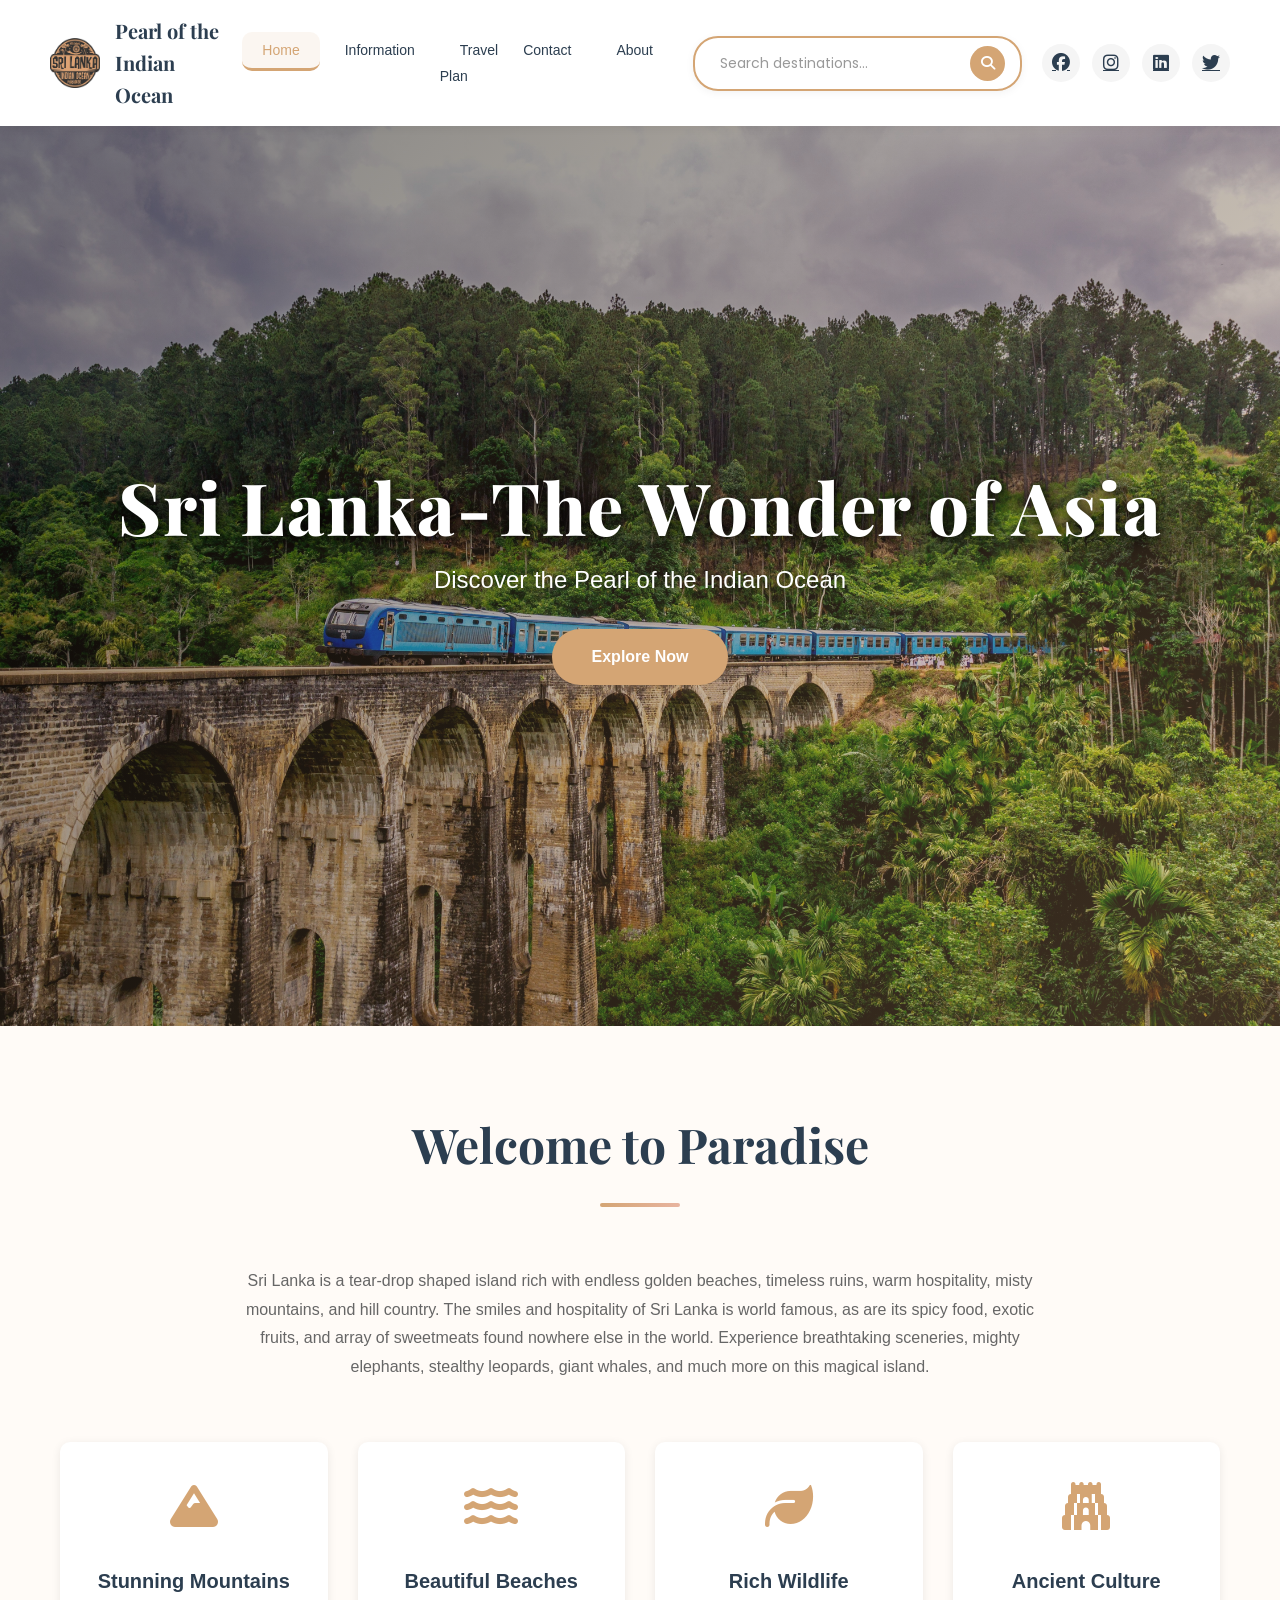
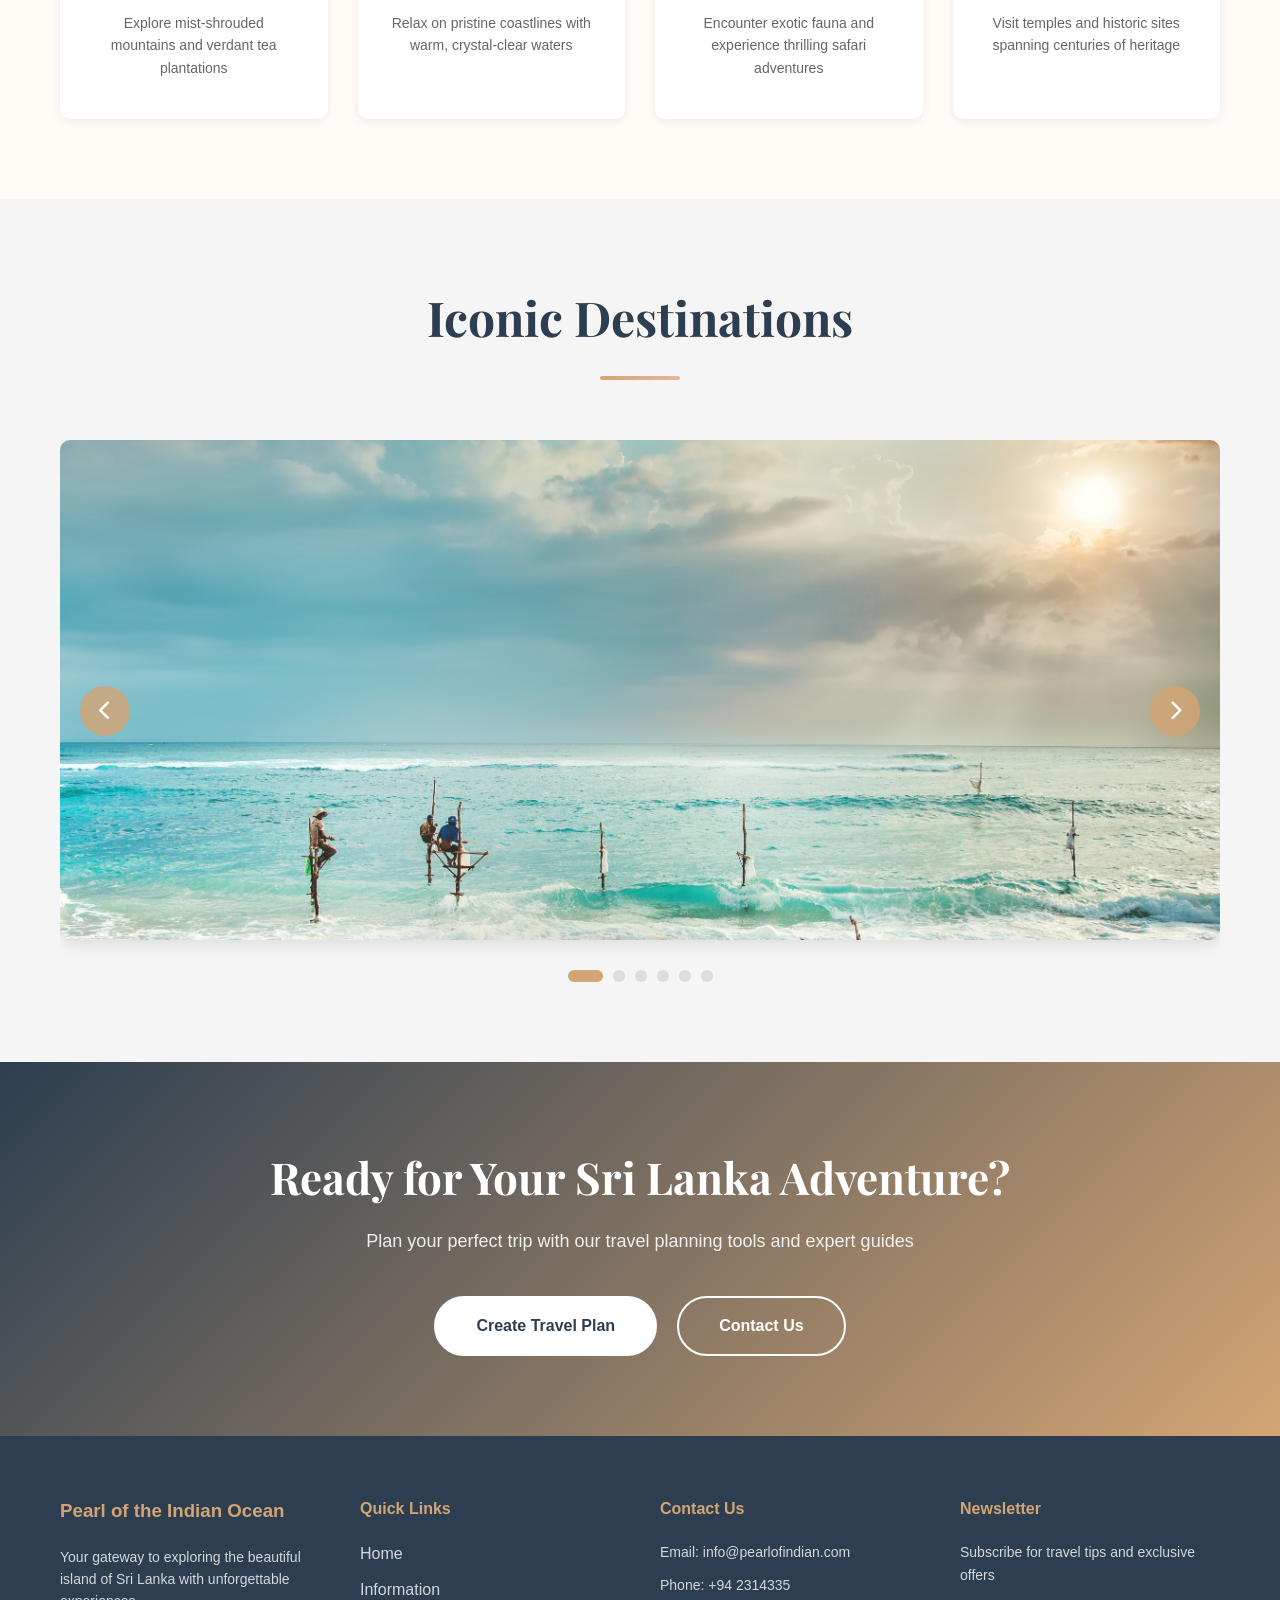
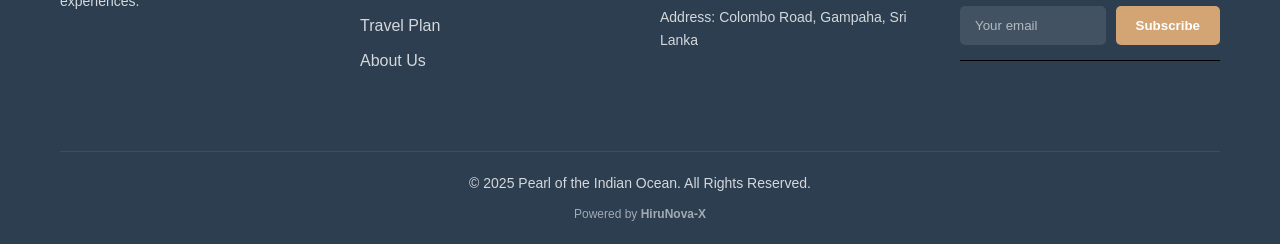
==== index.html @ 3801f942 "html file rename" ====
<!-- =====================================================
    PEARL OF THE INDIAN OCEAN - TOURISM WEBSITE
    Modern & Elegant Sri Lanka Tourism Portal
    ===================================================== -->
<!DOCTYPE html>
<html lang="en">
<head>
    <!-- SEO & Meta Information -->
    <meta charset="UTF-8">
    <meta http-equiv="X-UA-Compatible" content="IE=edge">
    <meta name="viewport" content="width=device-width, initial-scale=1.0">
    <meta name="description" content="Discover the paradise of Sri Lanka. Experience breathtaking beaches, ancient temples, and world-class tourism experiences.">
    <meta name="keywords" content="travel sri lanka, tourism, holidays, tours, sri lanka tourism, beach vacation, adventure">
    
    <!-- Stylesheets & Fonts -->
    <link href="https://fonts.googleapis.com/css2?family=Poppins:wght@300;400;500;600;700&family=Playfair+Display:wght@600;700&display=swap" rel="stylesheet">
    <link rel="stylesheet" href="https://cdnjs.cloudflare.com/ajax/libs/font-awesome/6.4.0/css/all.min.css">
    
    <!-- Page Title -->
    <title>Pearl of the Indian Ocean - Sri Lanka Tourism</title>
    
    <!-- CSS Files -->
    <link rel="stylesheet" href="styles.css" type="text/css">
    <link rel="stylesheet" href="footer.css">

    <!-- Global Styles -->
    <style>
        * {
            margin: 0;
            padding: 0;
            box-sizing: border-box;
        }
        /* Global body styling */
        body {
            font-family: 'Poppins', sans-serif;
            line-height: 1.6;
            color: #333;
            overflow-x: hidden;
        }
        /* Global text styling */
        html {
            scroll-behavior: smooth;
        }
    </style>
</head>
<body>
    <!-- ============================================
         HEADER & NAVIGATION SECTION
         ============================================ -->
    <header class="header">
        <!-- Brand Logo Section -->
        <div class="header-logo">
            <img src="./logo.png" alt="Pearl of the Indian Ocean Logo" class="logo-img">
            <h2 class="brand-name">Pearl of the Indian Ocean</h2>
        </div>
        <!-- Navigation Menu -->
        <nav class="navbar">
            <ul class="nav-menu">
                <li><a href="#home" class="nav-link active">Home</a></li>
                <li><a href="./information/Information.html" class="nav-link">Information</a></li>
                <li><a href="./ToDoList/ToDo List.html" class="nav-link">Travel Plan</a></li>
                <li><a href="./Contact Us/contactus.html" class="nav-link">Contact</a></li>
                <li><a href="./About/About Us.html" class="nav-link">About</a></li>
            </ul>
            <!-- Hamburger Menu Toggle for Mobile -->
            <div class="hamburger">
                <span></span>
                <span></span>
                <span></span>
            </div>
        </nav>
        <!-- Search Bar -->
        <div class="search-container">
            <input type="text" class="search-input" placeholder="Search destinations..." id="searchInput">
            <button class="search-btn"><i class="fas fa-search"></i></button>
        </div>
        <!-- Social Media Links -->
        <div class="header-social">
            <a href="https://www.facebook.com/" target="_blank" title="Facebook"><i class="fab fa-facebook"></i></a>
            <a href="https://www.instagram.com/" target="_blank" title="Instagram"><i class="fab fa-instagram"></i></a>
            <a href="https://www.linkedin.com/" target="_blank" title="LinkedIn"><i class="fab fa-linkedin"></i></a>
            <a href="https://twitter.com/" target="_blank" title="Twitter"><i class="fab fa-twitter"></i></a>
        </div>
    </header>

    <!-- ============================================
         HERO SECTION WITH BACKGROUND SLIDER
         ============================================ -->
    <section class="hero" id="home">
        <!-- Dynamic Background Image Slider -->
        <div class="hero-slider">
            <div class="hero-slide" style="background-image: url('./train.jpg')"></div>
            <div class="hero-slide" style="background-image: url('./img2.jpg')"></div>
            <div class="hero-slide" style="background-image: url('./img3.jpg')"></div>
            <div class="hero-slide" style="background-image: url('./img4.jpg')"></div>
            <div class="hero-slide" style="background-image: url('./img5.jpg')"></div>
            <div class="hero-slide" style="background-image: url('./img6.jpg')"></div>
        </div>
        <!-- Dark Overlay for Better Text Readability -->
        <div class="hero-overlay"></div>
        <!-- Hero Content -->
        <div class="hero-content">
            <h1 class="hero-title">Sri Lanka-The Wonder of Asia</h1>
            <p class="hero-subtitle">Discover the Pearl of the Indian Ocean</p>
            <a href="#about" class="cta-button">Explore Now</a>
        </div>
    </section>

    <!-- ============================================
         ABOUT SECTION - QUICK OVERVIEW
         ============================================ -->
    <section class="about-section" id="about">
        <div class="container">
            <div class="section-header">
                <h2 class="section-title">Welcome to Paradise</h2>
                <div class="divider"></div>
            </div>
            <p class="about-text">
                Sri Lanka is a tear-drop shaped island rich with endless golden beaches, timeless ruins, warm hospitality, 
                misty mountains, and hill country. The smiles and hospitality of Sri Lanka is world famous, as are its spicy 
                food, exotic fruits, and array of sweetmeats found nowhere else in the world. Experience breathtaking sceneries, 
                mighty elephants, stealthy leopards, giant whales, and much more on this magical island.
            </p>
            <!-- Feature Highlights -->
            <div class="features-grid">
                <div class="feature-card">
                    <i class="fas fa-mountain"></i>
                    <h3>Stunning Mountains</h3>
                    <p>Explore mist-shrouded mountains and verdant tea plantations</p>
                </div>
                <div class="feature-card">
                    <i class="fas fa-water"></i>
                    <h3>Beautiful Beaches</h3>
                    <p>Relax on pristine coastlines with warm, crystal-clear waters</p>
                </div>
                <div class="feature-card">
                    <i class="fas fa-leaf"></i>
                    <h3>Rich Wildlife</h3>
                    <p>Encounter exotic fauna and experience thrilling safari adventures</p>
                </div>
                <div class="feature-card">
                    <i class="fas fa-gopuram"></i>
                    <h3>Ancient Culture</h3>
                    <p>Visit temples and historic sites spanning centuries of heritage</p>
                </div>
            </div>
        </div>
    </section>

    <!-- ============================================
         IMAGE GALLERY / SLIDER SECTION
         ============================================ -->
    <section class="gallery-section" id="gallery">
        <div class="container">
            <div class="section-header">
                <h2 class="section-title">Iconic Destinations</h2>
                <div class="divider"></div>
            </div>
            <div class="image-slider">
                <div class="slider-container">
                    <div class="slides-wrapper">
                        <!-- Gallery Images -->
                        <div class="slide-item"><img src="./img2.jpg" alt="Sri Lanka Beach"></div>
                        <div class="slide-item"><img src="./img3.jpg" alt="Mountain View"></div>
                        <div class="slide-item"><img src="./img4.jpg" alt="Temple"></div>
                        <div class="slide-item"><img src="./img5.jpg" alt="Waterfall"></div>
                        <div class="slide-item"><img src="./img6.jpg" alt="Wildlife"></div>
                        <div class="slide-item"><img src="./img7.jpg" alt="Village"></div>
                    </div>
                </div>
                <!-- Navigation Buttons -->
                <button class="slider-btn prev" onclick="prevSlide()"><i class="fas fa-chevron-left"></i></button>
                <button class="slider-btn next" onclick="nextSlide()"><i class="fas fa-chevron-right"></i></button>
                <!-- Slider Indicators -->
                <div class="slider-indicators">
                    <span class="indicator active" onclick="goToSlide(0)"></span>
                    <span class="indicator" onclick="goToSlide(1)"></span>
                    <span class="indicator" onclick="goToSlide(2)"></span>
                    <span class="indicator" onclick="goToSlide(3)"></span>
                    <span class="indicator" onclick="goToSlide(4)"></span>
                    <span class="indicator" onclick="goToSlide(5)"></span>
                </div>
            </div>
        </div>
    </section>

    <!-- ============================================
         CALL TO ACTION SECTION
         ============================================ -->
    <section class="cta-section">
        <div class="container cta-content">
            <h2>Ready for Your Sri Lanka Adventure?</h2>
            <p>Plan your perfect trip with our travel planning tools and expert guides</p>
            <div class="cta-buttons">
                <a href="./ToDoList/ToDo List.html" class="btn btn-primary">Create Travel Plan</a>
                <a href="./Contact Us/contactus.html" class="btn btn-secondary">Contact Us</a>
            </div>
        </div>
    </section>

    <!-- ============================================
         FOOTER SECTION
         ============================================ -->
    <footer class="footer">
        <div class="container">
            <div class="footer-content">
                <!-- Footer Column 1: Brand Info -->
                <div class="footer-column">
                    <h3>Pearl of the Indian Ocean</h3>
                    <p>Your gateway to exploring the beautiful island of Sri Lanka with unforgettable experiences.</p>
                </div>
                <!-- Footer Column 2: Quick Links -->
                <div class="footer-column">
                    <h4>Quick Links</h4>
                    <ul>
                        <li><a href="#home">Home</a></li>
                        <li><a href="./information/Information.html">Information</a></li>
                        <li><a href="./ToDoList/ToDo List.html">Travel Plan</a></li>
                        <li><a href="./About/About Us.html">About Us</a></li>
                    </ul>
                </div>
                <!-- Footer Column 3: Contact Info -->
                <div class="footer-column">
                    <h4>Contact Us</h4>
                    <p>Email: info@pearlofindian.com</p>
                    <p>Phone: +94 2314335</p>
                    <p>Address: Colombo Road, Gampaha, Sri Lanka</p>
                </div>
                <!-- Footer Column 4: Newsletter -->
                <div class="footer-column">
                    <h4>Newsletter</h4>
                    <p>Subscribe for travel tips and exclusive offers</p>
                    <form class="newsletter-form" onsubmit="return handleNewsletter(event)">
                        <input type="email" placeholder="Your email" required>
                        <button type="submit">Subscribe</button>
                    </form>
                </div>
            </div>
            <!-- Copyright Section -->
            <div class="footer-bottom">
                <p>&copy; 2025 Pearl of the Indian Ocean. All Rights Reserved.</p>
                <p style="margin-top: 10px; font-size: 12px; opacity: 0.7;">Powered by <strong>HiruNova-X</strong></p>
            </div>
        </div>
    </footer>

    <!-- ============================================
         JAVASCRIPT - INTERACTIVE FUNCTIONS
         ============================================ -->
    <script>
        // ============ HERO SLIDER ANIMATION ============
        /* Auto-advance hero background images every 5 seconds */
        let currentSlide = 0;
        const heroSlides = document.querySelectorAll('.hero-slide');
        
        function changeHeroSlide() {
            heroSlides.forEach(slide => slide.classList.remove('active'));
            heroSlides[currentSlide].classList.add('active');
            currentSlide = (currentSlide + 1) % heroSlides.length;
        }
        setInterval(changeHeroSlide, 5000);

        // ============ IMAGE SLIDER FUNCTIONS ============
        /* Navigation for the image gallery slider */
        let currentImageSlide = 0;
        const totalImageSlides = document.querySelectorAll('.slide-item').length;

        /* Function to navigate to next slide */
        function nextSlide() {
            const slidesWrapper = document.querySelector('.slides-wrapper');
            currentImageSlide = (currentImageSlide + 1) % totalImageSlides;
            updateImageSlider();
        }

        /* Function to navigate to previous slide */
        function prevSlide() {
            const slidesWrapper = document.querySelector('.slides-wrapper');
            currentImageSlide = (currentImageSlide - 1 + totalImageSlides) % totalImageSlides;
            updateImageSlider();
        }

        /* Function to go to specific slide via indicator */
        function goToSlide(n) {
            currentImageSlide = n;
            updateImageSlider();
        }

        /* Function to update slider position and indicators */
        function updateImageSlider() {
            const slidesWrapper = document.querySelector('.slides-wrapper');
            const offset = -currentImageSlide * 100;
            slidesWrapper.style.transform = 'translateX(' + offset + '%)';
            
            document.querySelectorAll('.indicator').forEach((ind, index) => {
                ind.classList.toggle('active', index === currentImageSlide);
            });
        }

        // ============ HAMBURGER MENU TOGGLE ============
        /* Function to toggle mobile navigation menu */
        const hamburger = document.querySelector('.hamburger');
        const navMenu = document.querySelector('.nav-menu');

        hamburger.addEventListener('click', () => {
            navMenu.classList.toggle('active');
            hamburger.classList.toggle('active');
        });

        // ============ SMOOTH SCROLL & ACTIVE NAV LINK ============
        /* Update active navigation link on scroll */
        window.addEventListener('scroll', () => {
            const navLinks = document.querySelectorAll('.nav-link');
            navLinks.forEach(link => {
                const targetId = link.getAttribute('href').substring(1);
                const targetSection = document.getElementById(targetId);
                
                if (targetSection) {
                    const rect = targetSection.getBoundingClientRect();
                    if (rect.top <= 100 && rect.bottom >= 100) {
                        navLinks.forEach(l => l.classList.remove('active'));
                        link.classList.add('active');
                    }
                }
            });
            
            // Add background color to header on scroll
            if (window.scrollY > 50) {
                document.querySelector('.header').classList.add('scrolled');
            } else {
                document.querySelector('.header').classList.remove('scrolled');
            }
        });

        // ============ NEWSLETTER SUBSCRIPTION ============
        /* Handle newsletter form submission */
        function handleNewsletter(event) {
            event.preventDefault();
            const email = event.target.querySelector('input[type="email"]').value;
            alert('Thank you for subscribing! Newsletter sent to ' + email);
            event.target.reset();
            return false;
        }

        // ============ SEARCH FUNCTIONALITY ============
        /* Load and search Sri Lanka database */
        let sriLankaData = null;
        let searchResultsDropdown = null;

        // Load the Sri Lanka database on page load
        async function loadSriLankaDatabase() {
            try {
                const response = await fetch('./sri-lanka-database.json');
                sriLankaData = await response.json();
            } catch (error) {
                console.log('Database loaded from fallback');
            }
        }

        // Create search results dropdown
        function createSearchDropdown() {
            const container = document.querySelector('.search-container');
            const dropdown = document.createElement('div');
            dropdown.id = 'searchResults';
            dropdown.style.cssText = `
                position: absolute;
                top: 100%;
                left: 0;
                right: 0;
                background: white;
                border: 1px solid #ddd;
                border-radius: 8px;
                max-height: 450px;
                overflow-y: auto;
                margin-top: 5px;
                box-shadow: 0 4px 15px rgba(0,0,0,0.1);
                display: none;
                z-index: 2000;
            `;
            container.style.position = 'relative';
            container.appendChild(dropdown);
            return dropdown;
        }

        // Search function - Show only 6 results
        function searchDestinations(query) {
            if (!sriLankaData || query.trim().length === 0) {
                searchResultsDropdown.style.display = 'none';
                return;
            }

            const results = [];
            const searchLower = query.toLowerCase();

            sriLankaData.provinces.forEach(province => {
                // Search in province name
                if (province.name.toLowerCase().includes(searchLower) && results.length < 6) {
                    results.push({
                        name: province.name,
                        type: 'Province',
                        capital: province.capital,
                        photos: [],
                        isProvince: true
                    });
                }
                
                // Search in places
                if (province.places) {
                    province.places.forEach(place => {
                        if (results.length < 6 && (place.name.toLowerCase().includes(searchLower) || 
                            place.description.toLowerCase().includes(searchLower))) {
                            results.push({
                                name: place.name,
                                type: 'Place',
                                province: province.name,
                                description: place.description,
                                category: place.category,
                                photos: place.photos || [],
                                isProvince: false
                            });
                        }
                    });
                }
            });

            displaySearchResults(results);
        }

        // Display search results - Limited to 6
        function displaySearchResults(results) {
            searchResultsDropdown.innerHTML = '';

            if (results.length === 0) {
                searchResultsDropdown.innerHTML = '<div style="padding: 15px; color: #666;"><i class="fas fa-search"></i> No destinations found</div>';
                searchResultsDropdown.style.display = 'block';
                return;
            }

            results.slice(0, 6).forEach((result, index) => {
                const item = document.createElement('div');
                item.style.cssText = `
                    padding: 12px 15px;
                    border-bottom: 1px solid #f0f0f0;
                    cursor: pointer;
                    transition: background-color 0.2s;
                    display: flex;
                    align-items: center;
                    gap: 12px;
                `;
                item.onmouseover = () => item.style.backgroundColor = '#f9f9f9';
                item.onmouseout = () => item.style.backgroundColor = 'transparent';

                let icon = result.isProvince ? 'fas fa-map' : 'fas fa-map-pin';
                let displayHTML = '';

                if (result.isProvince) {
                    displayHTML = `<i class="${icon}" style="color: #D4A574; font-size: 18px;"></i>
                    <div>
                        <strong style="color: #D4A574;">${result.name}</strong><br>
                        <small style="color: #999;">Capital: ${result.capital}</small>
                    </div>`;
                } else {
                    displayHTML = `<i class="${icon}" style="color: #D4A574; font-size: 18px;"></i>
                    <div>
                        <strong>${result.name}</strong><br>
                        <small style="color: #D4A574;">${result.category} • ${result.province}</small>
                    </div>`;
                }

                item.innerHTML = displayHTML;

                item.addEventListener('click', () => {
                    // Navigate to search results page with destination query
                    window.location.href = `./search-results.html?destination=${encodeURIComponent(result.name)}`;
                });

                searchResultsDropdown.appendChild(item);
            });

            // Add "See all results" message if more than 6 matches found
            if (results.length > 6) {
                const seeMore = document.createElement('div');
                seeMore.style.cssText = `padding: 10px 15px; text-align: center; color: #D4A574; font-size: 12px; font-weight: 600;`;
                seeMore.innerHTML = `Showing 6 of ${results.length} results`;
                searchResultsDropdown.appendChild(seeMore);
            }

            searchResultsDropdown.style.display = 'block';
        }

        // Search input event listener
        const searchInput = document.getElementById('searchInput');
        searchInput.addEventListener('input', (e) => {
            searchDestinations(e.target.value);
        });

        searchInput.addEventListener('keypress', (e) => {
            if (e.key === 'Enter') {
                const searchTerm = e.target.value.trim();
                if (searchTerm.length > 0) {
                    window.location.href = `./search-results.html?destination=${encodeURIComponent(searchTerm)}`;
                }
            }
        });

        // Close dropdown when clicking outside
        document.addEventListener('click', (e) => {
            if (!e.target.closest('.search-container')) {
                if (searchResultsDropdown) {
                    searchResultsDropdown.style.display = 'none';
                }
            }
        });

        // Initialize search on page load
        window.addEventListener('load', () => {
            loadSriLankaDatabase().then(() => {
                searchResultsDropdown = createSearchDropdown();
            });
        });

        // ============ MOBILE MENU CLOSE ON LINK CLICK ============
        /* Close mobile menu when navigation link is clicked */
        document.querySelectorAll('.nav-link').forEach(link => {
            link.addEventListener('click', () => {
                if (navMenu.classList.contains('active')) {
                    navMenu.classList.remove('active');
                    hamburger.classList.remove('active');
                }
            });
        });

        // ============ INITIALIZE PAGE ============
        /* Set first hero slide as active on page load */
        window.addEventListener('load', () => {
            if (heroSlides.length > 0) {
                heroSlides[0].classList.add('active');
            }
        });
    </script>
</body>
</html>
---- styles.css ----
/* =====================================================
   PEARL OF THE INDIAN OCEAN - MODERN CSS STYLESHEET
   Professional UI/UX Design with Modern Standards
   ===================================================== */

/* ==================== VARIABLES & GLOBALS ==================== */
:root {
    --primary-color: #D4A574;
    --secondary-color: #2C3E50;
    --accent-color: #E8B4A0;
    --light-bg: #F5F5F5;
    --dark-text: #333;
    --border-radius: 10px;
    --transition: all 0.3s ease;
    --shadow: 0 4px 15px rgba(0, 0, 0, 0.1);
    --max-width: 1200px;
}

/* Global Container Class */
.container {
    max-width: var(--max-width);
    margin: 0 auto;
    padding: 0 20px;
}

/* ==================== HEADER & NAVIGATION ==================== */
/* Fixed header with navigation and branding */
.header {
    display: flex;
    justify-content: space-between;
    align-items: center;
    flex-wrap: nowrap;
    gap: 20px;
    padding: 15px 50px;
    background: white;
    position: sticky;
    top: 0;
    z-index: 1000;
    box-shadow: 0 2px 10px rgba(0, 0, 0, 0.05);
    transition: var(--transition);
}

/* Header logo and brand name styling */
.header-logo {
    display: flex;
    align-items: center;
    gap: 15px;
}

.logo-img {
    width: 50px;
    height: 50px;
    animation: logoHover 0.3s ease;
}

.logo-img:hover {
    transform: scale(1.05) rotate(5deg);
}

.brand-name {
    font-family: 'Playfair Display', serif;
    font-size: 20px;
    color: var(--secondary-color);
    margin: 0;
    font-weight: 700;
}

/* Header when scrolled down */
.header.scrolled {
    background: linear-gradient(135deg, rgba(255, 255, 255, 0.95), var(--light-bg));
    padding: 10px 50px;
    box-shadow: var(--shadow);
}

/* Navbar styling */
.navbar {
    display: flex;
    gap: 0;
}

.nav-menu {
    display: flex;
    list-style: none;
    margin: 0;
    padding: 0;
    gap: 5px;
}

/* Navigation links styling */
.nav-link {
    color: var(--secondary-color);
    text-decoration: none;
    padding: 10px 20px;
    border-radius: var(--border-radius);
    transition: var(--transition);
    font-weight: 500;
    position: relative;
    font-size: 14px;
}

.nav-link:hover {
    background-color: var(--light-bg);
    color: var(--primary-color);
}

/* Active navigation link */
.nav-link.active {
    color: var(--primary-color);
    background-color: rgba(212, 165, 116, 0.1);
    border-bottom: 3px solid var(--primary-color);
}

/* Search container styling */
.search-container {
    display: flex;
    align-items: center;
    background-color: white;
    border: 2px solid var(--primary-color);
    border-radius: 25px;
    padding: 8px 15px;
    gap: 10px;
    position: relative;
    box-shadow: 0 2px 8px rgba(0, 0, 0, 0.05);
    transition: var(--transition);
}

.search-container:focus-within {
    box-shadow: 0 4px 15px rgba(212, 165, 116, 0.2);
    border-color: var(--secondary-color);
}

.search-input {
    border: none;
    background: transparent;
    outline: none;
    padding: 5px 10px;
    font-family: 'Poppins', sans-serif;
    flex: 1;
    max-width: 250px;
    font-size: 14px;
}

.search-input::placeholder {
    color: #999;
}

.search-btn {
    background: var(--primary-color);
    color: white;
    border: none;
    border-radius: 50%;
    width: 35px;
    height: 35px;
    cursor: pointer;
    display: flex;
    align-items: center;
    justify-content: center;
    transition: var(--transition);
    font-size: 14px;
}

.search-btn:hover {
    background: var(--secondary-color);
    transform: scale(1.1);
}

/* Social media links styling in header */
.header-social {
    display: flex;
    flex-direction: row;
    gap: 12px;
    align-items: center;
    justify-content: flex-end;
}

.header-social a {
    color: var(--secondary-color);
    font-size: 18px;
    transition: var(--transition);
    width: 38px;
    height: 38px;
    display: flex;
    align-items: center;
    justify-content: center;
    border-radius: 50%;
    background-color: var(--light-bg);
    flex-shrink: 0;
}

.header-social a:hover {
    background-color: var(--primary-color);
    color: white;
    transform: translateY(-3px);
    box-shadow: 0 4px 12px rgba(212, 165, 116, 0.3);
}

/* Hamburger menu icon styling */
.hamburger {
    display: none;
    flex-direction: column;
    cursor: pointer;
    gap: 6px;
}

.hamburger span {
    width: 25px;
    height: 3px;
    background-color: var(--secondary-color);
    border-radius: 2px;
    transition: var(--transition);
}

.hamburger.active span:nth-child(1) {
    transform: rotate(45deg) translate(10px, 10px);
}

.hamburger.active span:nth-child(2) {
    opacity: 0;
}

.hamburger.active span:nth-child(3) {
    transform: rotate(-45deg) translate(7px, -7px);
}

/* ==================== HERO SECTION ==================== */
/* Full-screen hero section with background slider */
.hero {
    position: relative;
    width: 100%;
    height: 100vh;
    overflow: hidden;
    display: flex;
    align-items: center;
    justify-content: center;
}

/* Hero slider styling */
.hero-slider {
    position: absolute;
    top: 0;
    left: 0;
    width: 100%;
    height: 100%;
    z-index: 0;
}

.hero-slide {
    position: absolute;
    top: 0;
    left: 0;
    width: 100%;
    height: 100%;
    background-size: cover;
    background-position: center;
    background-repeat: no-repeat;
    opacity: 0;
    transition: opacity 1.5s ease-in-out;
}

.hero-slide.active {
    opacity: 1;
}

/* Hero overlay for better text readability */
.hero-overlay {
    position: absolute;
    top: 0;
    left: 0;
    width: 100%;
    height: 100%;
    background: linear-gradient(135deg, rgba(0, 0, 0, 0.5), rgba(212, 165, 116, 0.3));
    z-index: 1;
}

/* Hero content styling */
.hero-content {
    position: relative;
    z-index: 2;
    display: flex;
    flex-direction: column;
    justify-content: center;
    align-items: center;
    text-align: center;
    color: white;
    animation: fadeInUp 1s ease;
}

.hero-title {
    font-family: 'Playfair Display', serif;
    font-size: 4.5rem;
    font-weight: 800;
    margin: 0;
    text-shadow: 0 4px 20px rgba(0, 0, 0, 0.8), 
                 2px 2px 10px rgba(0, 0, 0, 0.6);
    margin-bottom: 15px;
    letter-spacing: 1.5px;
    line-height: 1.1;
    color: #ffffff;
}

.hero-subtitle {
    font-size: 24px;
    font-weight: 300;
    margin: 0;
    text-shadow: 1px 1px 4px rgba(0, 0, 0, 0.3);
    margin-bottom: 30px;
}

/* Call-to-action button styling */
.cta-button {
    display: inline-block;
    padding: 15px 40px;
    background: var(--primary-color);
    color: white;
    text-decoration: none;
    border-radius: 50px;
    font-weight: 600;
    transition: var(--transition);
    box-shadow: 0 4px 15px rgba(212, 165, 116, 0.3);
}

.cta-button:hover {
    background: var(--secondary-color);
    transform: translateY(-3px);
    box-shadow: 0 6px 20px rgba(0, 0, 0, 0.2);
}

/* ==================== ABOUT SECTION ==================== */
/* About & features section styling */
.about-section {
    padding: 80px 20px;
    background-color: #FFFBF7;
}

/* Section title and divider styling */
.section-header {
    text-align: center;
    margin-bottom: 60px;
}

.section-title {
    font-family: 'Playfair Display', serif;
    font-size: 48px;
    color: var(--secondary-color);
    margin: 0;
    font-weight: 700;
}

.divider {
    width: 80px;
    height: 4px;
    background: linear-gradient(90deg, var(--primary-color), var(--accent-color));
    margin: 20px auto;
    border-radius: 2px;
}

/* About text styling */
.about-text {
    font-size: 16px;
    line-height: 1.8;
    color: #666;
    max-width: 800px;
    margin: 0 auto 60px;
    text-align: center;
}

/* Features grid layout */
.features-grid {
    display: grid;
    grid-template-columns: repeat(auto-fit, minmax(250px, 1fr));
    gap: 30px;
}

/* Individual feature card styling */
.feature-card {
    background: white;
    padding: 40px 30px;
    border-radius: var(--border-radius);
    text-align: center;
    box-shadow: 0 2px 10px rgba(0, 0, 0, 0.08);
    transition: var(--transition);
}

.feature-card:hover {
    transform: translateY(-10px);
    box-shadow: var(--shadow);
}

.feature-card i {
    font-size: 48px;
    color: var(--primary-color);
    margin-bottom: 20px;
}

.feature-card h3 {
    font-size: 20px;
    color: var(--secondary-color);
    margin: 15px 0;
    font-weight: 600;
}

.feature-card p {
    color: #666;
    font-size: 14px;
    margin: 0;
    line-height: 1.6;
}

/* ==================== GALLERY / SLIDER SECTION ==================== */
/* Gallery section styling */
.gallery-section {
    padding: 80px 20px;
    background-color: #F5F5F5;
}

/* Image slider container styling */
.image-slider {
    position: relative;
    overflow: hidden;
    margin-top: 50px;
}

.slider-container {
    position: relative;
    width: 100%;
    height: 500px;
    overflow: hidden;
    border-radius: var(--border-radius);
    box-shadow: var(--shadow);
}

/* Slides wrapper for animation */
.slides-wrapper {
    display: flex;
    width: 100%;
    height: 100%;
    transition: transform 0.5s ease-in-out;
}

.slide-item {
    flex: 0 0 100%;
    overflow: hidden;
    width: 100%;
    height: 100%;
}

.slide-item img {
    width: 100%;
    height: 100%;
    object-fit: cover;
}

/* Slider navigation buttons */
.slider-btn {
    position: absolute;
    top: 50%;
    transform: translateY(-50%);
    background-color: rgba(212, 165, 116, 0.8);
    color: white;
    border: none;
    width: 50px;
    height: 50px;
    border-radius: 50%;
    cursor: pointer;
    display: flex;
    align-items: center;
    justify-content: center;
    font-size: 20px;
    transition: var(--transition);
    z-index: 10;
}

.slider-btn:hover {
    background-color: var(--secondary-color);
    transform: translateY(-50%) scale(1.1);
}

.slider-btn.prev {
    left: 20px;
}

.slider-btn.next {
    right: 20px;
}

/* Slider indicators (dots) */
.slider-indicators {
    display: flex;
    justify-content: center;
    gap: 10px;
    margin-top: 30px;
}

.indicator {
    width: 12px;
    height: 12px;
    border-radius: 50%;
    background-color: #DDD;
    cursor: pointer;
    transition: var(--transition);
}

.indicator.active {
    background-color: var(--primary-color);
    width: 35px;
    border-radius: 6px;
}

/* ==================== CTA SECTION ==================== */
/* Call-to-action banner section */
.cta-section {
    padding: 80px 20px;
    background: linear-gradient(135deg, var(--secondary-color), var(--primary-color));
    color: white;
}

.cta-content {
    text-align: center;
}

.cta-content h2 {
    font-family: 'Playfair Display', serif;
    font-size: 44px;
    margin: 0 0 15px 0;
    font-weight: 700;
}

.cta-content p {
    font-size: 18px;
    margin: 0 0 40px 0;
    opacity: 0.9;
}

.cta-buttons {
    display: flex;
    gap: 20px;
    justify-content: center;
    flex-wrap: wrap;
}

/* Button styles */
.btn {
    padding: 15px 40px;
    border-radius: 50px;
    text-decoration: none;
    font-weight: 600;
    transition: var(--transition);
    display: inline-block;
    border: 2px solid white;
}

.btn-primary {
    background-color: white;
    color: var(--secondary-color);
}

.btn-primary:hover {
    background-color: var(--primary-color);
    color: white;
    border-color: var(--primary-color);
}

.btn-secondary {
    background-color: transparent;
    color: white;
}

.btn-secondary:hover {
    background-color: white;
    color: var(--secondary-color);
    border-color: white;
}

/* ==================== FOOTER ==================== */
/* Footer styling */
.footer {
    background-color: var(--secondary-color);
    color: white;
    padding: 60px 20px 20px;
}

.footer-content {
    display: grid;
    grid-template-columns: repeat(auto-fit, minmax(250px, 1fr));
    gap: 40px;
    margin-bottom: 40px;
}

.footer-column h3,
.footer-column h4 {
    margin: 0 0 20px 0;
    font-weight: 600;
    color: var(--primary-color);
}

.footer-column p {
    margin: 10px 0;
    opacity: 0.8;
    font-size: 14px;
    line-height: 1.6;
}

.footer-column ul {
    list-style: none;
    padding: 0;
    margin: 0;
}

.footer-column ul li {
    margin: 10px 0;
}

.footer-column ul li a {
    color: white;
    text-decoration: none;
    transition: var(--transition);
    opacity: 0.8;
}

.footer-column ul li a:hover {
    opacity: 1;
    color: var(--primary-color);
    padding-left: 5px;
}

/* Newsletter form styling */
.newsletter-form {
    display: flex;
    gap: 10px;
    margin-top: 20px;
}

.newsletter-form input {
    flex: 1;
    padding: 12px 15px;
    border: none;
    border-radius: 5px;
    background-color: rgba(255, 255, 255, 0.1);
    color: white;
    outline: none;
    transition: var(--transition);
}

.newsletter-form input::placeholder {
    color: rgba(255, 255, 255, 0.6);
}

.newsletter-form input:focus {
    background-color: rgba(255, 255, 255, 0.2);
}

.newsletter-form button {
    padding: 12px 20px;
    background-color: var(--primary-color);
    color: white;
    border: none;
    border-radius: 5px;
    cursor: pointer;
    font-weight: 600;
    transition: var(--transition);
}

.newsletter-form button:hover {
    background-color: var(--accent-color);
    transform: translateY(-2px);
}

/* Footer bottom (copyright) */
.footer-bottom {
    border-top: 1px solid rgba(255, 255, 255, 0.1);
    padding-top: 20px;
    text-align: center;
    opacity: 0.8;
    font-size: 14px;
}

/* ==================== ANIMATIONS ==================== */
/* Fade in from bottom animation */
@keyframes fadeInUp {
    from {
        opacity: 0;
        transform: translateY(30px);
    }
    to {
        opacity: 1;
        transform: translateY(0);
    }
}

/* Logo hover animation */
@keyframes logoHover {
    0%,
    100% {
        transform: scale(1);
    }
    50% {
        transform: scale(1.05);
    }
}

/* ==================== RESPONSIVE DESIGN ==================== */
/* Tablet & smaller screens */
@media (max-width: 768px) {
    .header {
        padding: 15px 20px;
        flex-wrap: wrap;
        gap: 15px;
    }

    .brand-name {
        font-size: 18px;
    }

    .navbar {
        flex: 1 1 100%;
        order: 3;
    }

    .nav-menu {
        display: none;
    }

    .nav-menu.active {
        display: flex;
        flex-direction: column;
        width: 100%;
        gap: 0;
    }

    .hamburger {
        display: flex;
    }

    .search-container {
        flex: 1;
        max-width: 200px;
    }

    .search-input {
        max-width: 100%;
        padding: 3px 5px;
        font-size: 13px;
    }

    .header-social {
        display: flex;
        gap: 8px;
    }
    
    .header-social a {
        width: 32px;
        height: 32px;
        font-size: 14px;
    }

    .hero-title {
        font-size: 36px;
    }

    .hero-subtitle {
        font-size: 18px;
    }

    .section-title {
        font-size: 32px;
    }

    .features-grid {
        grid-template-columns: 1fr;
        gap: 20px;
    }

    .slider-container {
        height: 300px;
    }

    .cta-content h2 {
        font-size: 28px;
    }

    .cta-buttons {
        flex-direction: column;
        align-items: center;
    }

    .btn {
        width: 100%;
        max-width: 300px;
    }

    .footer-content {
        grid-template-columns: 1fr;
        gap: 30px;
    }
}

/* Mobile devices */
@media (max-width: 480px) {
    .header {
        padding: 10px 15px;
    }

    .logo-img {
        width: 40px;
        height: 40px;
    }

    .brand-name {
        font-size: 16px;
    }

    .search-container {
        display: flex;
        max-width: 300px;
        padding: 6px 12px;
    }

    .search-input {
        max-width: 180px;
        font-size: 13px;
    }

    .search-btn {
        width: 32px;
        height: 32px;
    }

    .hero-title {
        font-size: 24px;
    }

    .hero-subtitle {
        font-size: 14px;
    }

    .hero-content {
        padding: 0 20px;
    }

    .section-title {
        font-size: 24px;
    }

    .about-text {
        font-size: 14px;
    }

    .feature-card {
        padding: 25px 15px;
    }

    .feature-card i {
        font-size: 36px;
    }

    .slider-btn {
        width: 40px;
        height: 40px;
        font-size: 16px;
    }

    .slider-btn.prev {
        left: 10px;
    }

    .slider-btn.next {
        right: 10px;
    }

    .cta-content h2 {
        font-size: 20px;
    }

    .cta-content p {
        font-size: 14px;
    }

    .newsletter-form {
        flex-direction: column;
    }

    .btn {
        padding: 12px 25px;
        font-size: 14px;
    }
}

.manual-btn-container {
    margin-left: 29.5%;
    margin-top: -25px;
    display: flex;
    justify-content: center;
}
.manual-btn{
    
    top: 100px;
    padding: 5px;
    border-radius: 10px;
    cursor: pointer;
    border: solid 2px rgb(16, 223, 212);
    transition: 1s;
    
}

.manual-btn:not(:last-child){
    margin-right:40px;
}

#radio{
    top: 10px;
}

.manual-btn:hover{
    background:#40D3DC;
}
#radio1:checked ~ .first{
margin-left: 0;
}
#radio2:checked ~ .first{
margin-left: -20%;
    }
#radio3:checked ~ .first{
margin-left: -40%;
}

#radio4:checked ~ .first{
margin-left: -60%;
}

#radio5:checked ~ .first{
margin-left: -80%;
}

#radio6:checked ~ .first{
margin-left: -100%;
}

/* css for automatic navi */

.navigation-auto{
    position: absolute;
    display:flex;
    width:1200px;
    justify-content: center;
    margin-top:153mm;
}
.navigation-auto div{
    border: 2px solid #40D3DC;
    padding:5px;
    border-radius:10px;
    transition:1s;
}
.navigation-auto div:not(:last-child){
    margin-right:40px;
}

#radio1:checked ~ .navigation-auto .auto-btn1{
background: #40D3DC;
    }
#radio2:checked ~ .navigation-auto .auto-btn2{
background: #40D3DC;
    }
#radio3:checked ~ .navigation-auto .auto-btn3{
background: #40D3DC;
}
    
#radio4:checked ~ .navigation-auto .auto-btn4{
background: #40D3DC;
}
    
#radio5:checked ~ .navigation-auto .auto-btn5{
background: #40D3DC;
}
    
#radio6:checked ~ .navigation-auto .auto-btn6{
background: #40D3DC;
}
---- footer.css ----
*{
    margin: 0;
    padding: 0;
    font-family: Arial, Helvetica, sans-serif;
    /* box-sizing: border-box; */
}

.foot{
    
    width: 100%;
    position:relative;
    top: 0;
    height: 400px;
    z-index: 1px;
    bottom: 0;
    background: linear-gradient(to right,#303030,#949494a4);
    color: rgb(255, 255, 255);
    padding: 100px 0 30px;
    border-top-left-radius: 450px;
    font-size: 13px;
    line-height: 20px;
}
.row{
    width: 85%;
    margin: auto;
    display: flex;
    flex-wrap: wrap;
    align-items: flex-start;
    justify-content: space-between;
}
.col{
    flex-basis: 25%;
    padding: 10px;
}
.col:nth-child(2), .col:nth-child(3){
    flex-basis: 15%;
}
.logo{
    width: 80px;
    margin-bottom: 30px;
}
.col h3{
    width: fit-content;
    margin-bottom: 40px;
    position: relative;
}

.email-id{
    width: fit-content;
    border-bottom: solid rgb(14, 14, 14);
    margin: 20px 0;

}
.ful{
    display: flex;
    flex-direction:column;
}
.ful li{
    list-style: none;
    margin-bottom: 12px;
}
.ful li a{
    text-decoration: none;
    color: #131313;
    display: inline-block;
}
form{
    padding-bottom: 15px;
    display: flex;
    align-items: center;
    justify-content: space-between;
    border-bottom: 1px solid rgb(0, 0, 0);
    margin-bottom: 50px;
}
form .far{
    font-size: 18px;
    margin-right: 10px;

}
form input{
    width: 100%;
    background: transparent;
    color: rgb(0, 0, 0);
    border: 0;
    outline: none;
}
form button{
    background: transparent;
    border: 0;
    outline: none;
    cursor: pointer;
}
form button .fas{
    font-size: 16px;
    color: rgb(202, 202, 202);

}
social-icon .fab{
    width: 40px;
    height: 40px;
    border-radius: 50%;
    text-align: center;
    line-height: 40px;
    font-size: 20px;
    color: rgb(27, 27, 27);
    background: #fff;
    margin-right: 15px;
    cursor: pointer;
}
hr{
    width: 90%;
    border: 0;
    border-bottom: 1px solid rgb(219, 219, 219);
    margin: 2px auto;
}
.copyright{
    text-align: center;
}

.underline{
    width: 100%;
    height: 5px;
    background: #ffffff;
    border-radius: 3px;
    position: absolute;
    top: 25px;
    left: 0;
    overflow: hidden;
}

.underline span{
    width: 15px;
    height: 100%;
    background: rgb(230, 53, 53);
    border-radius: 3px;
    position: absolute;
    top: 0;
    left: 10px;
    animation: moving 2s linear infinite;
}
@keyframes moving{
    0%{
        left: -20px;
    }
    100%{
        left: 100%;
    }
}
@media (max-width: 700px){
    footer{
        bottom: unset;
    }
    .col{
        flex-basis: 100%;
        
    }
    .col:nth-child(2), .col:nth-child(3){
        flex-basis: 15%;
    }
}
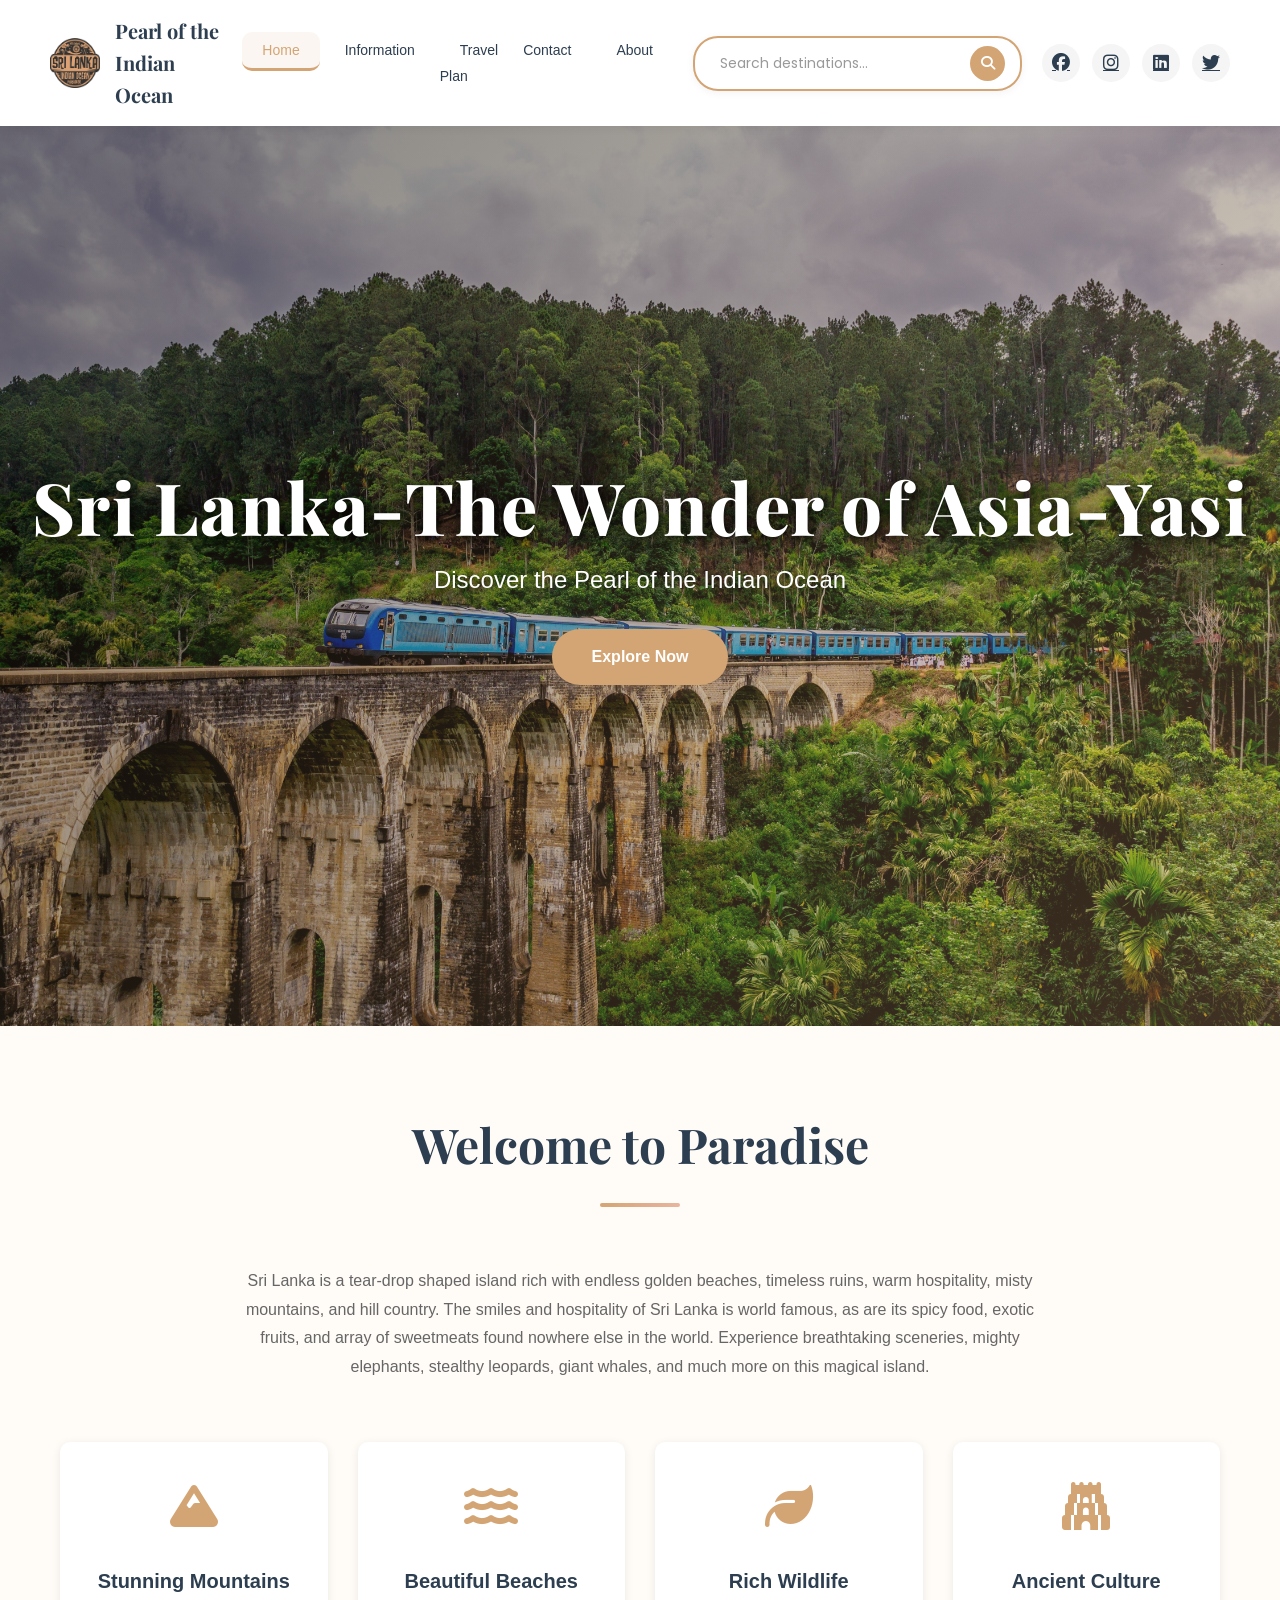
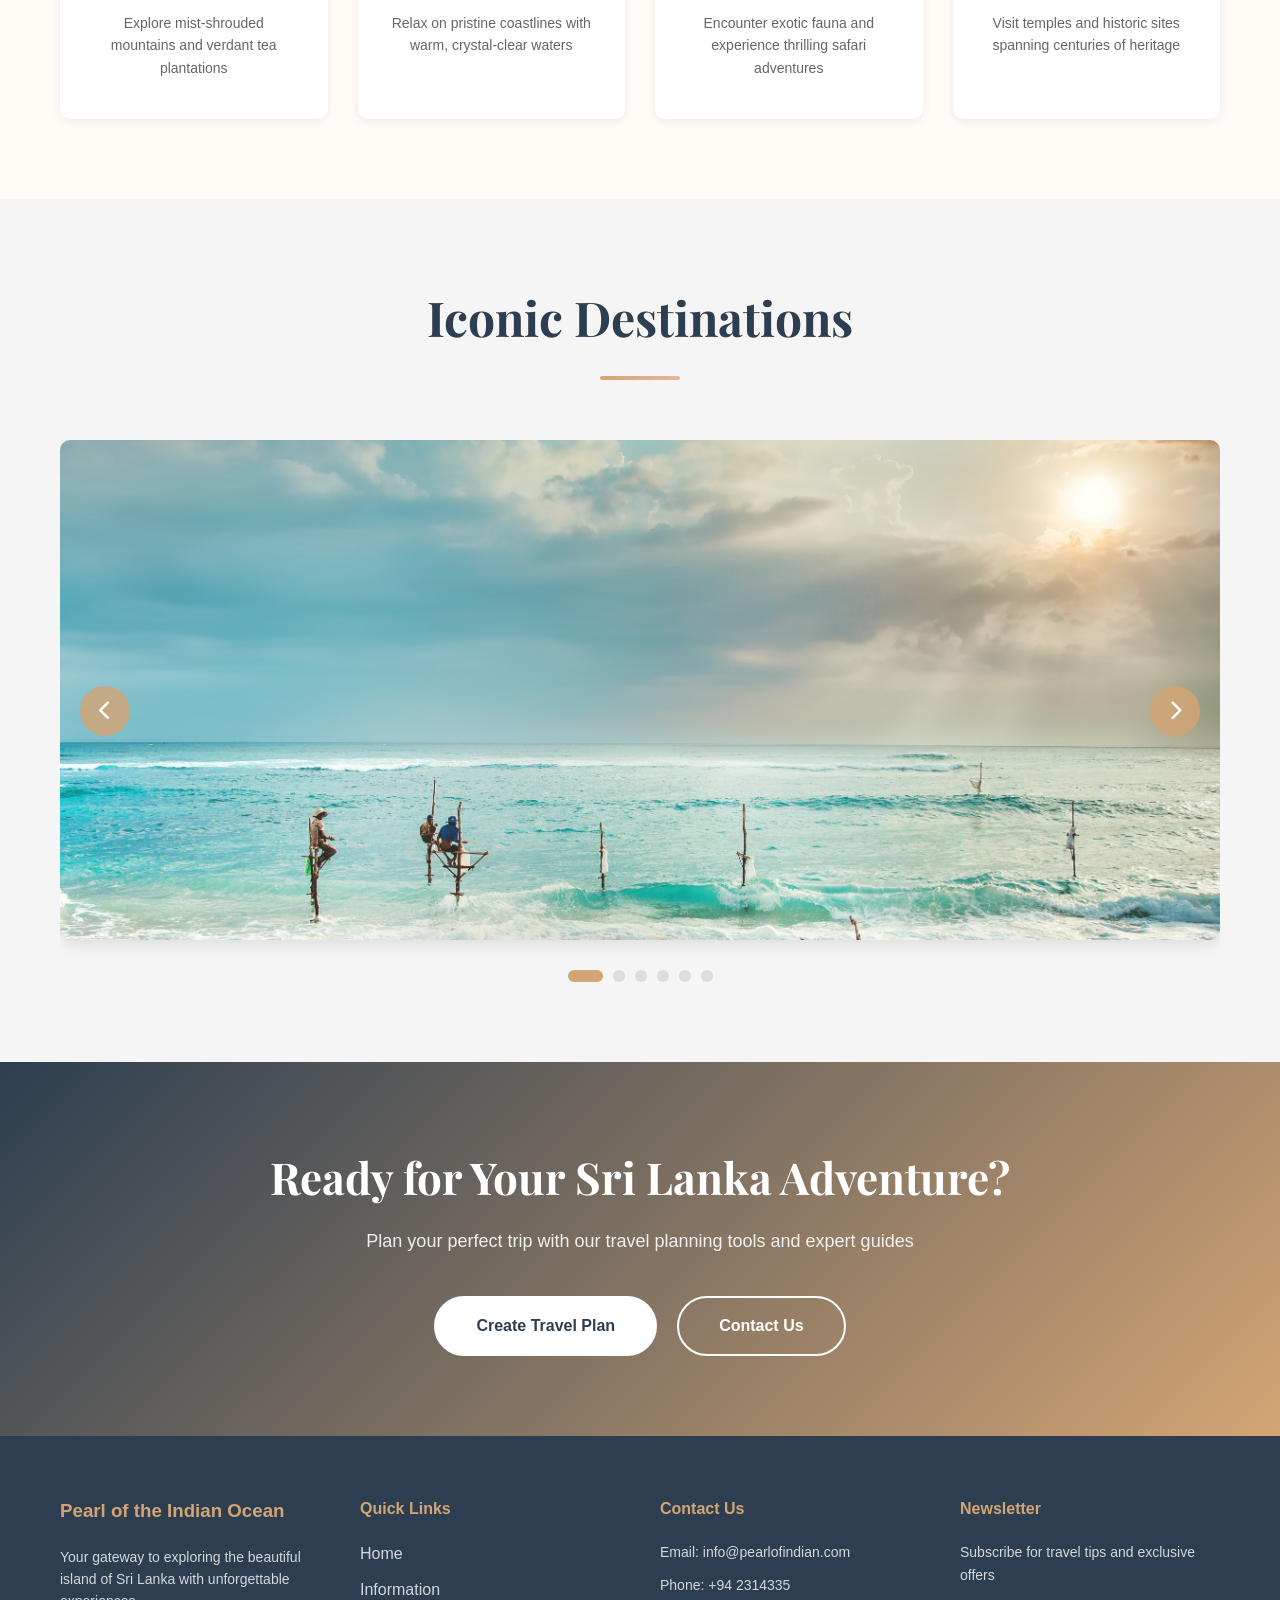
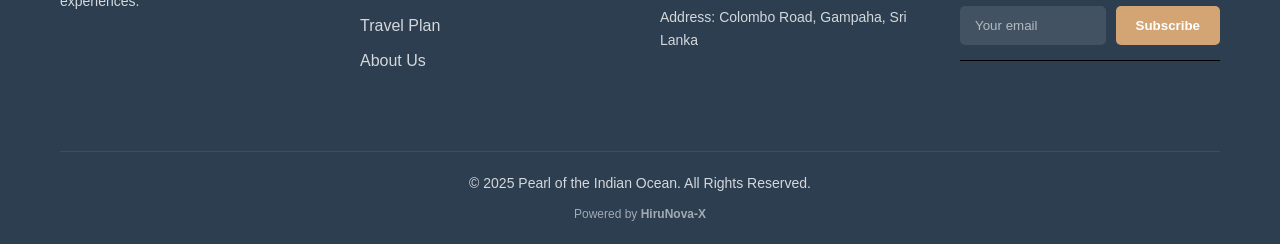
==== commit a285fef9: "Yasi text add" ====
--- a/index.html
+++ b/index.html
@@ -100,7 +100,7 @@
         <div class="hero-overlay"></div>
         <!-- Hero Content -->
         <div class="hero-content">
-            <h1 class="hero-title">Sri Lanka-The Wonder of Asia</h1>
+            <h1 class="hero-title">Sri Lanka-The Wonder of Asia-Yasi</h1>
             <p class="hero-subtitle">Discover the Pearl of the Indian Ocean</p>
             <a href="#about" class="cta-button">Explore Now</a>
         </div>
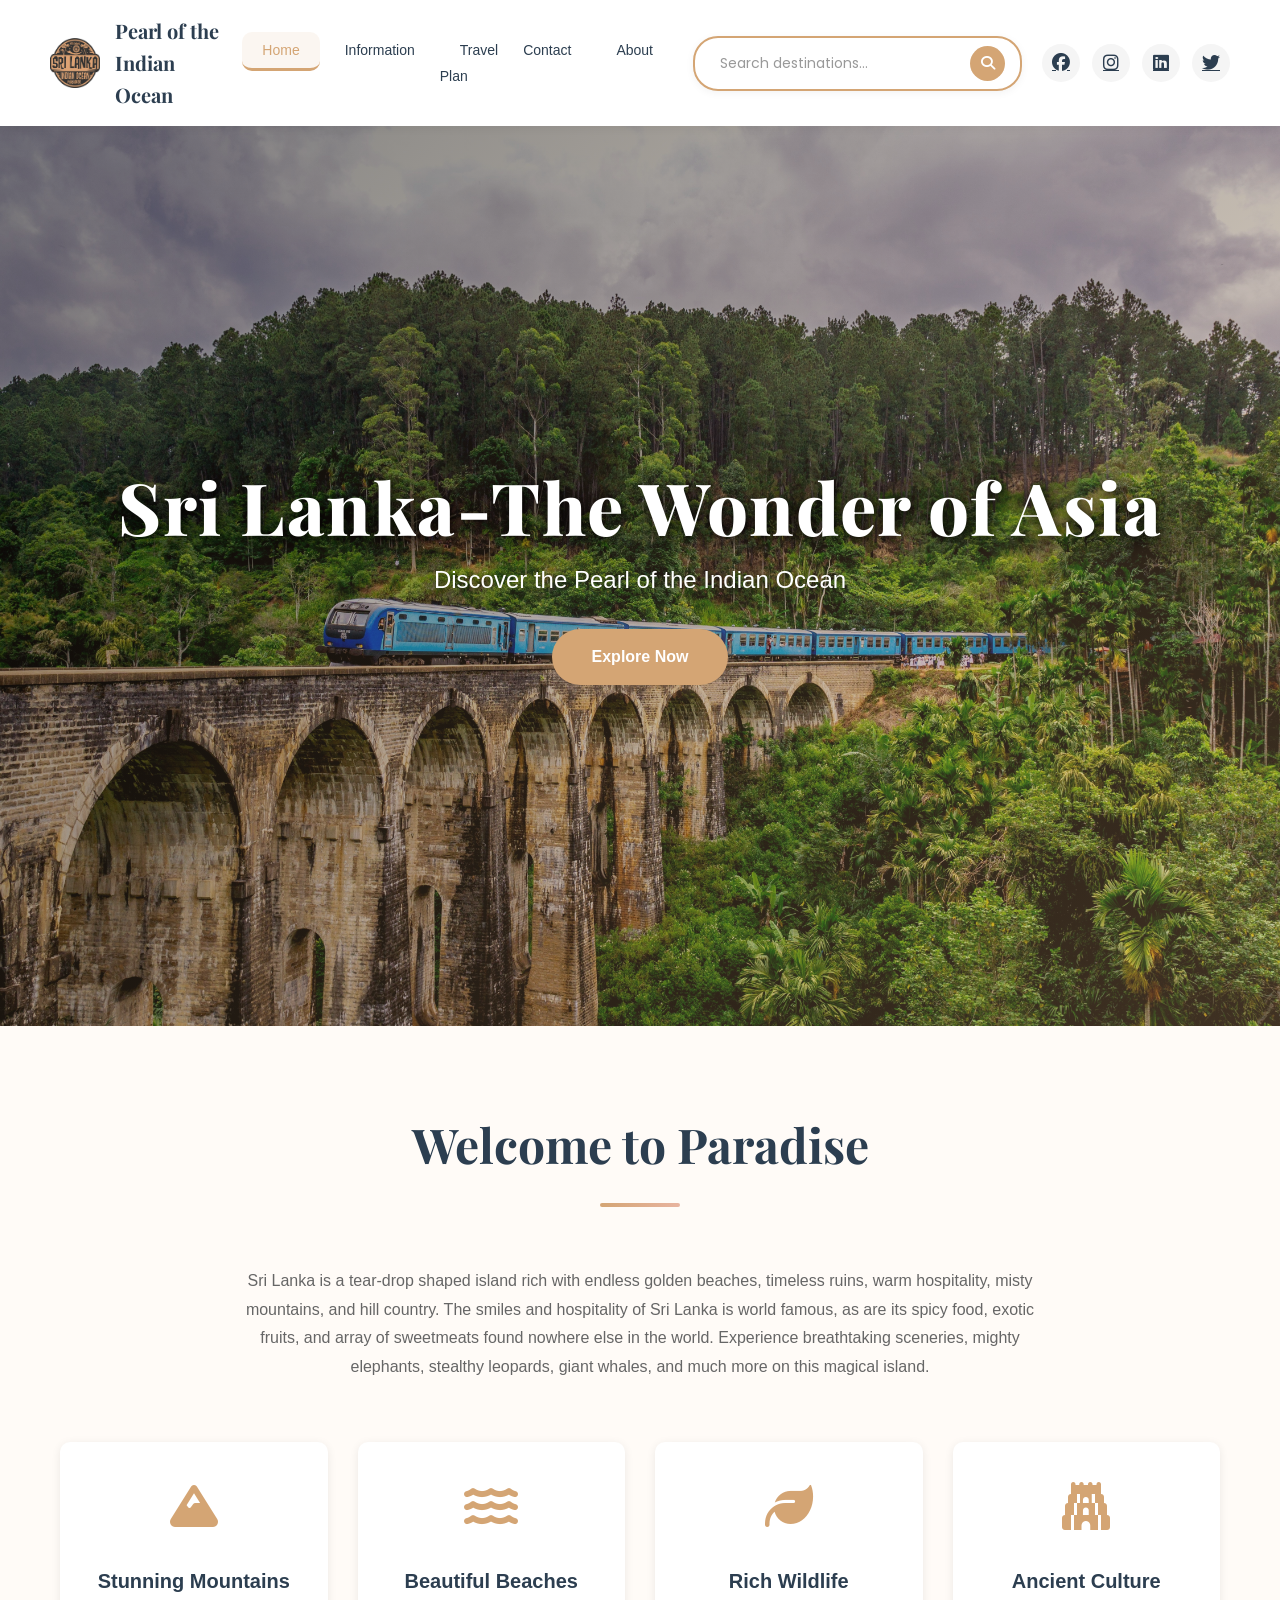
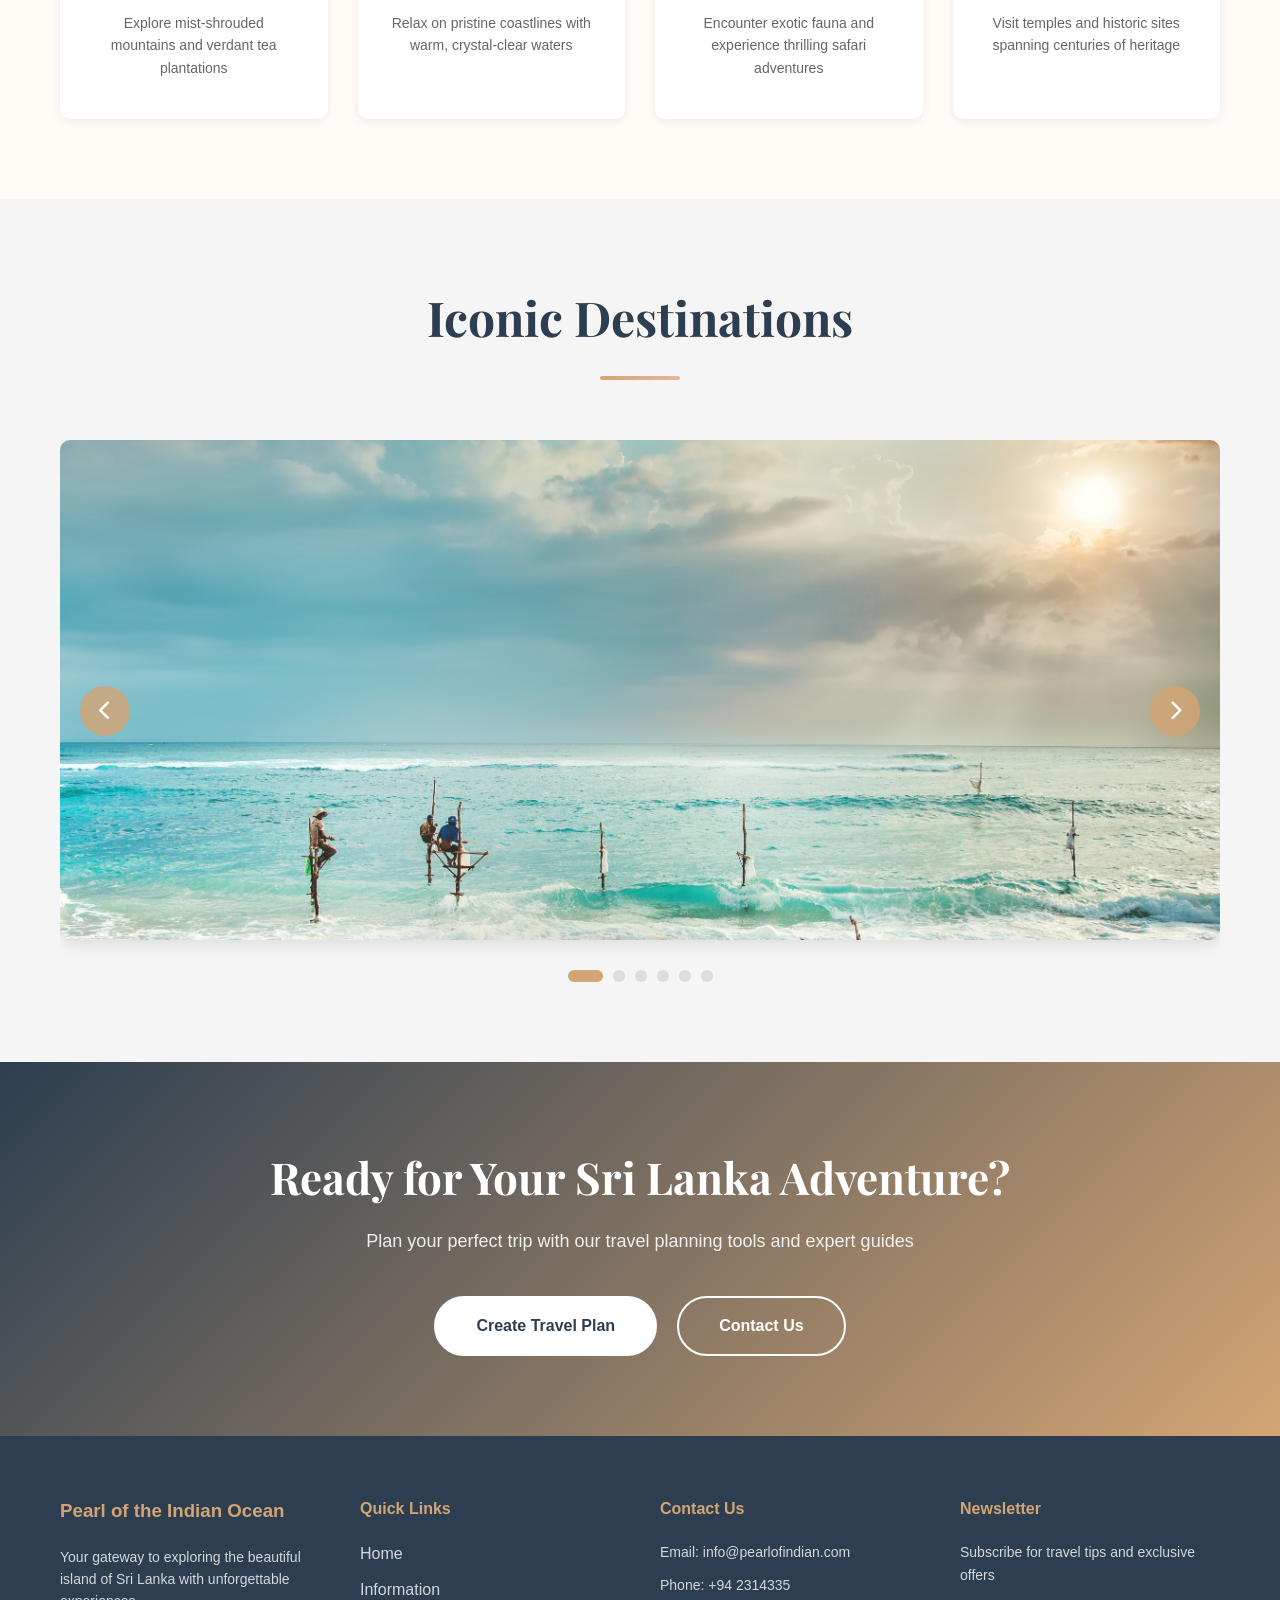
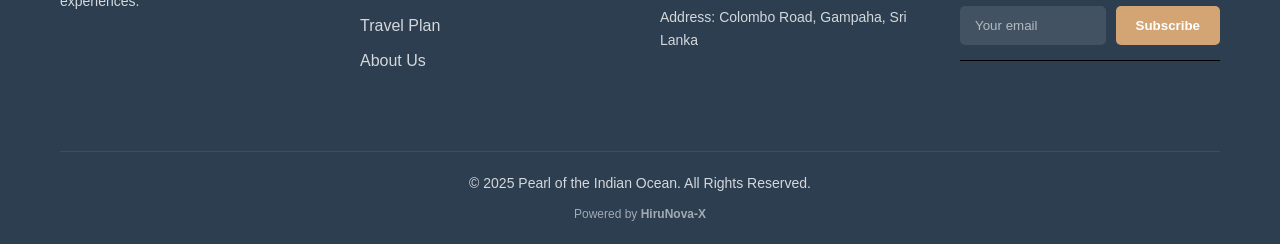
==== commit c45588e9: "remove yasi" ====
--- a/index.html
+++ b/index.html
@@ -100,7 +100,7 @@
         <div class="hero-overlay"></div>
         <!-- Hero Content -->
         <div class="hero-content">
-            <h1 class="hero-title">Sri Lanka-The Wonder of Asia-Yasi</h1>
+            <h1 class="hero-title">Sri Lanka-The Wonder of Asia</h1>
             <p class="hero-subtitle">Discover the Pearl of the Indian Ocean</p>
             <a href="#about" class="cta-button">Explore Now</a>
         </div>
